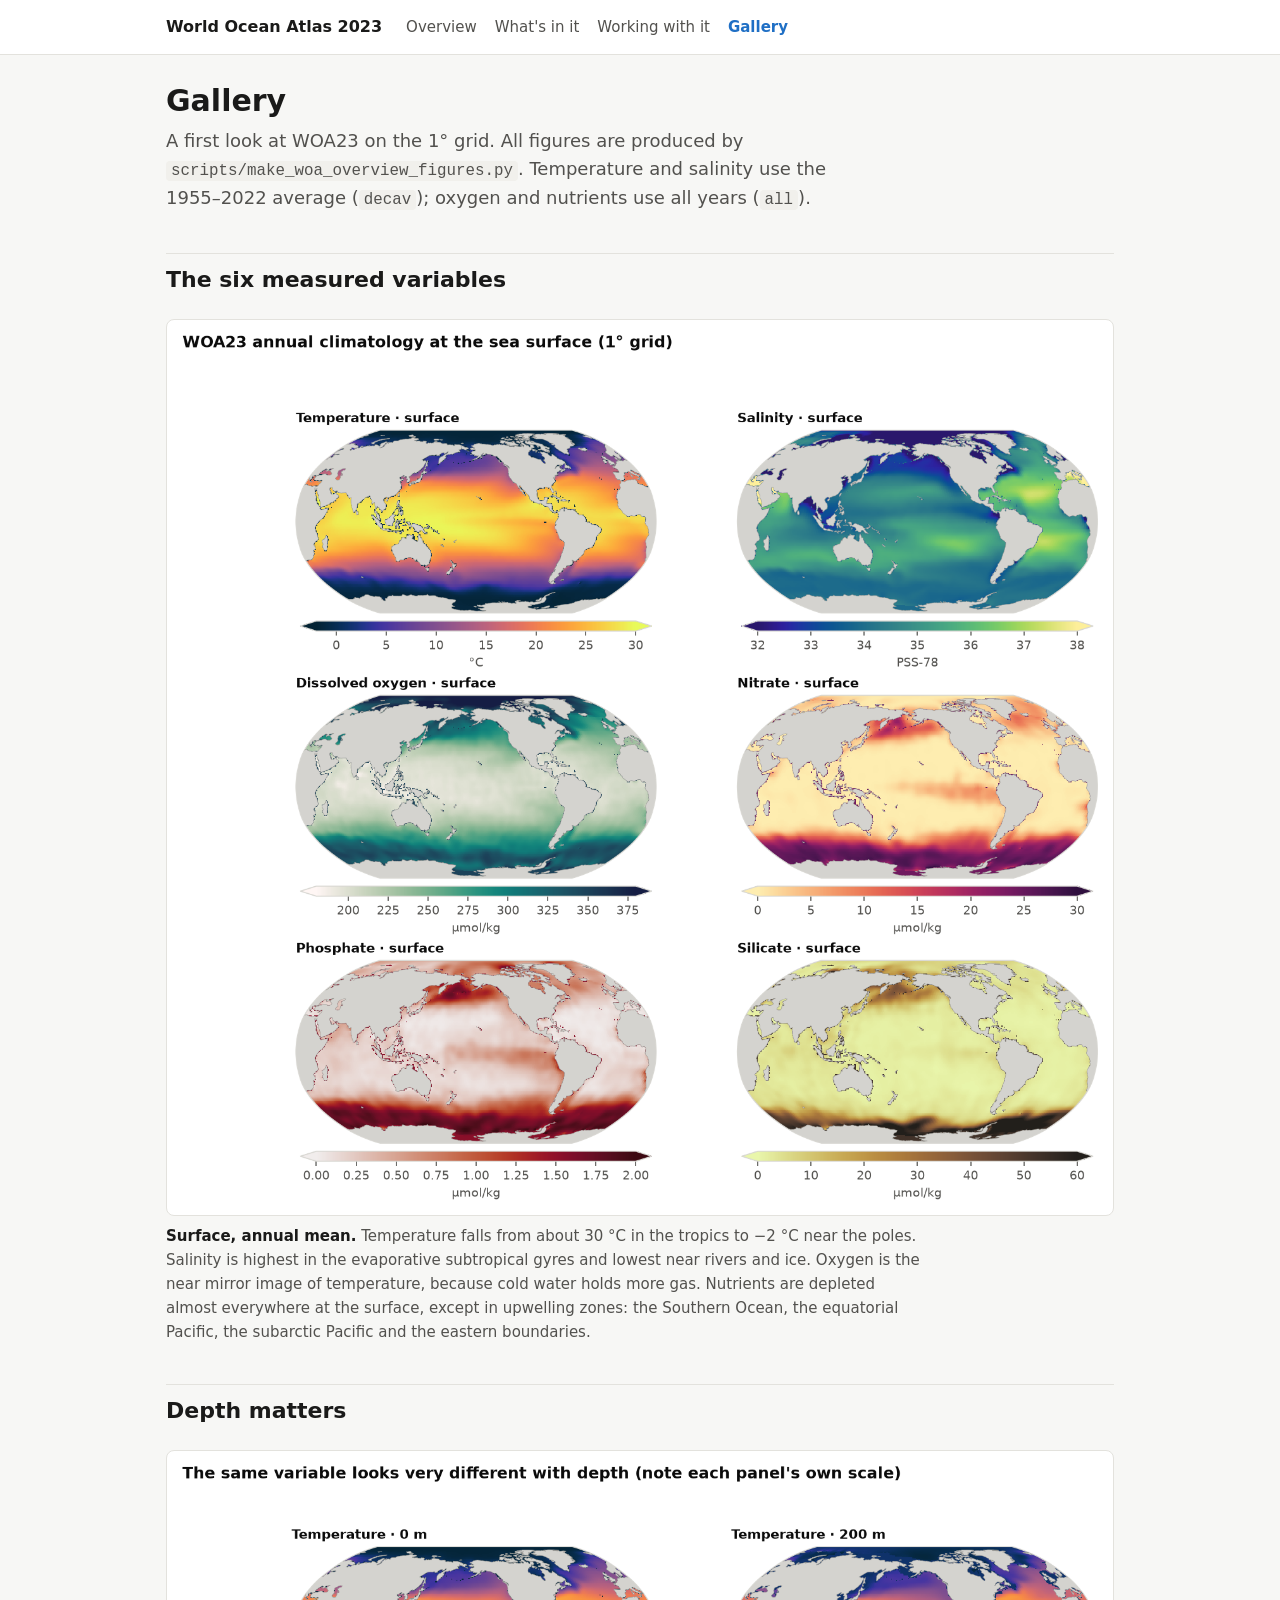
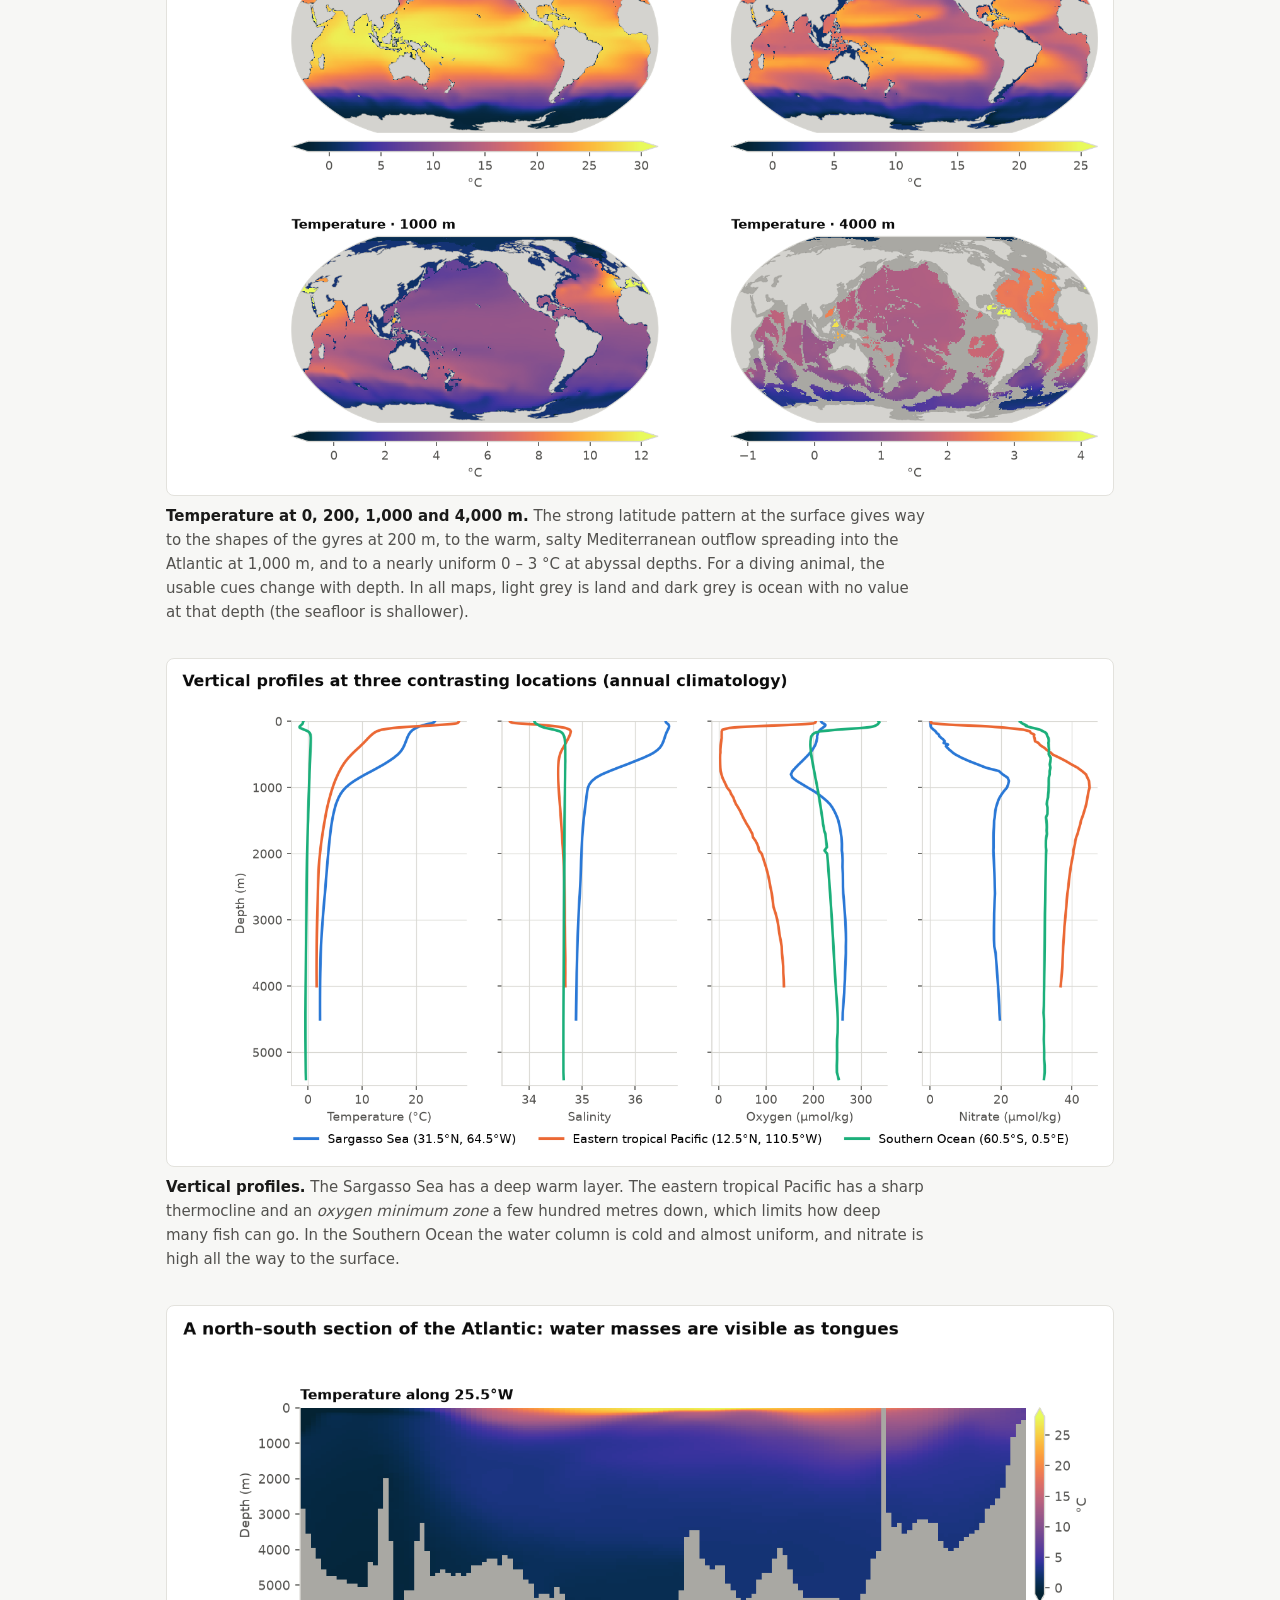
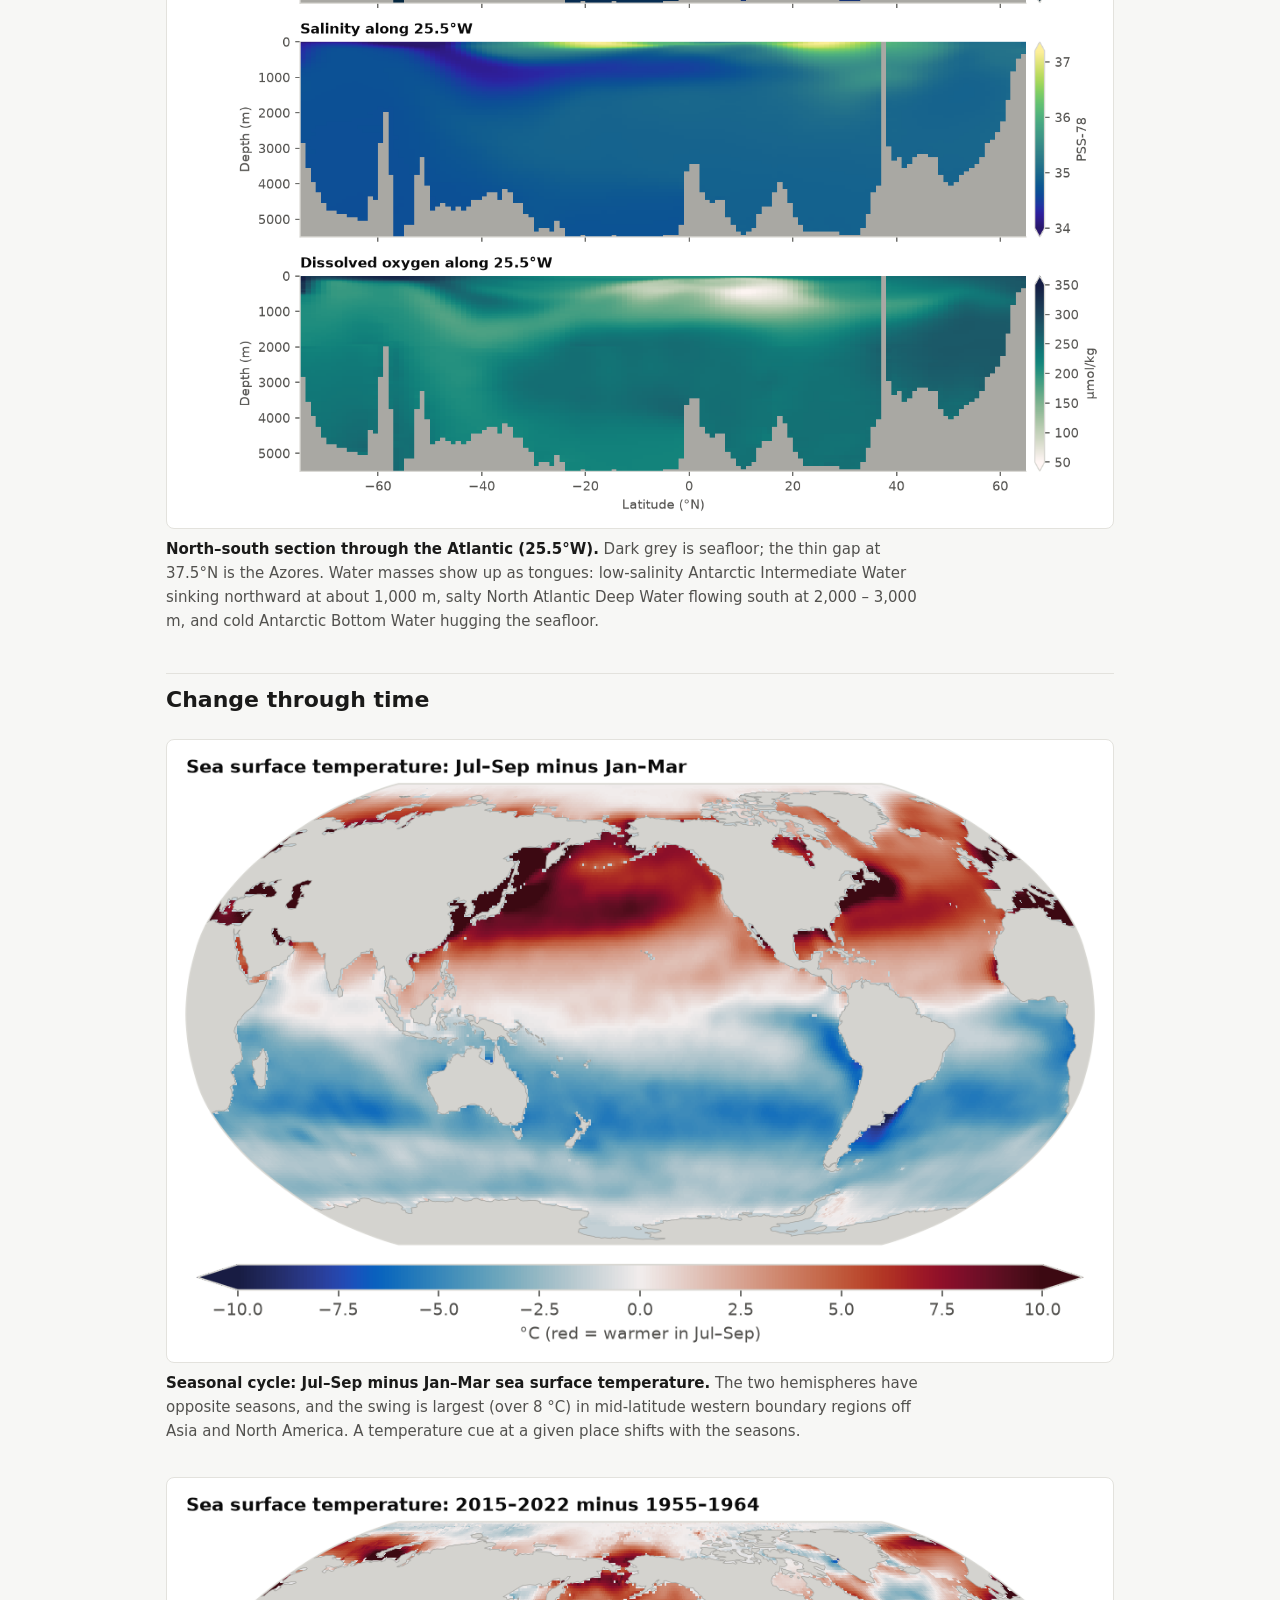
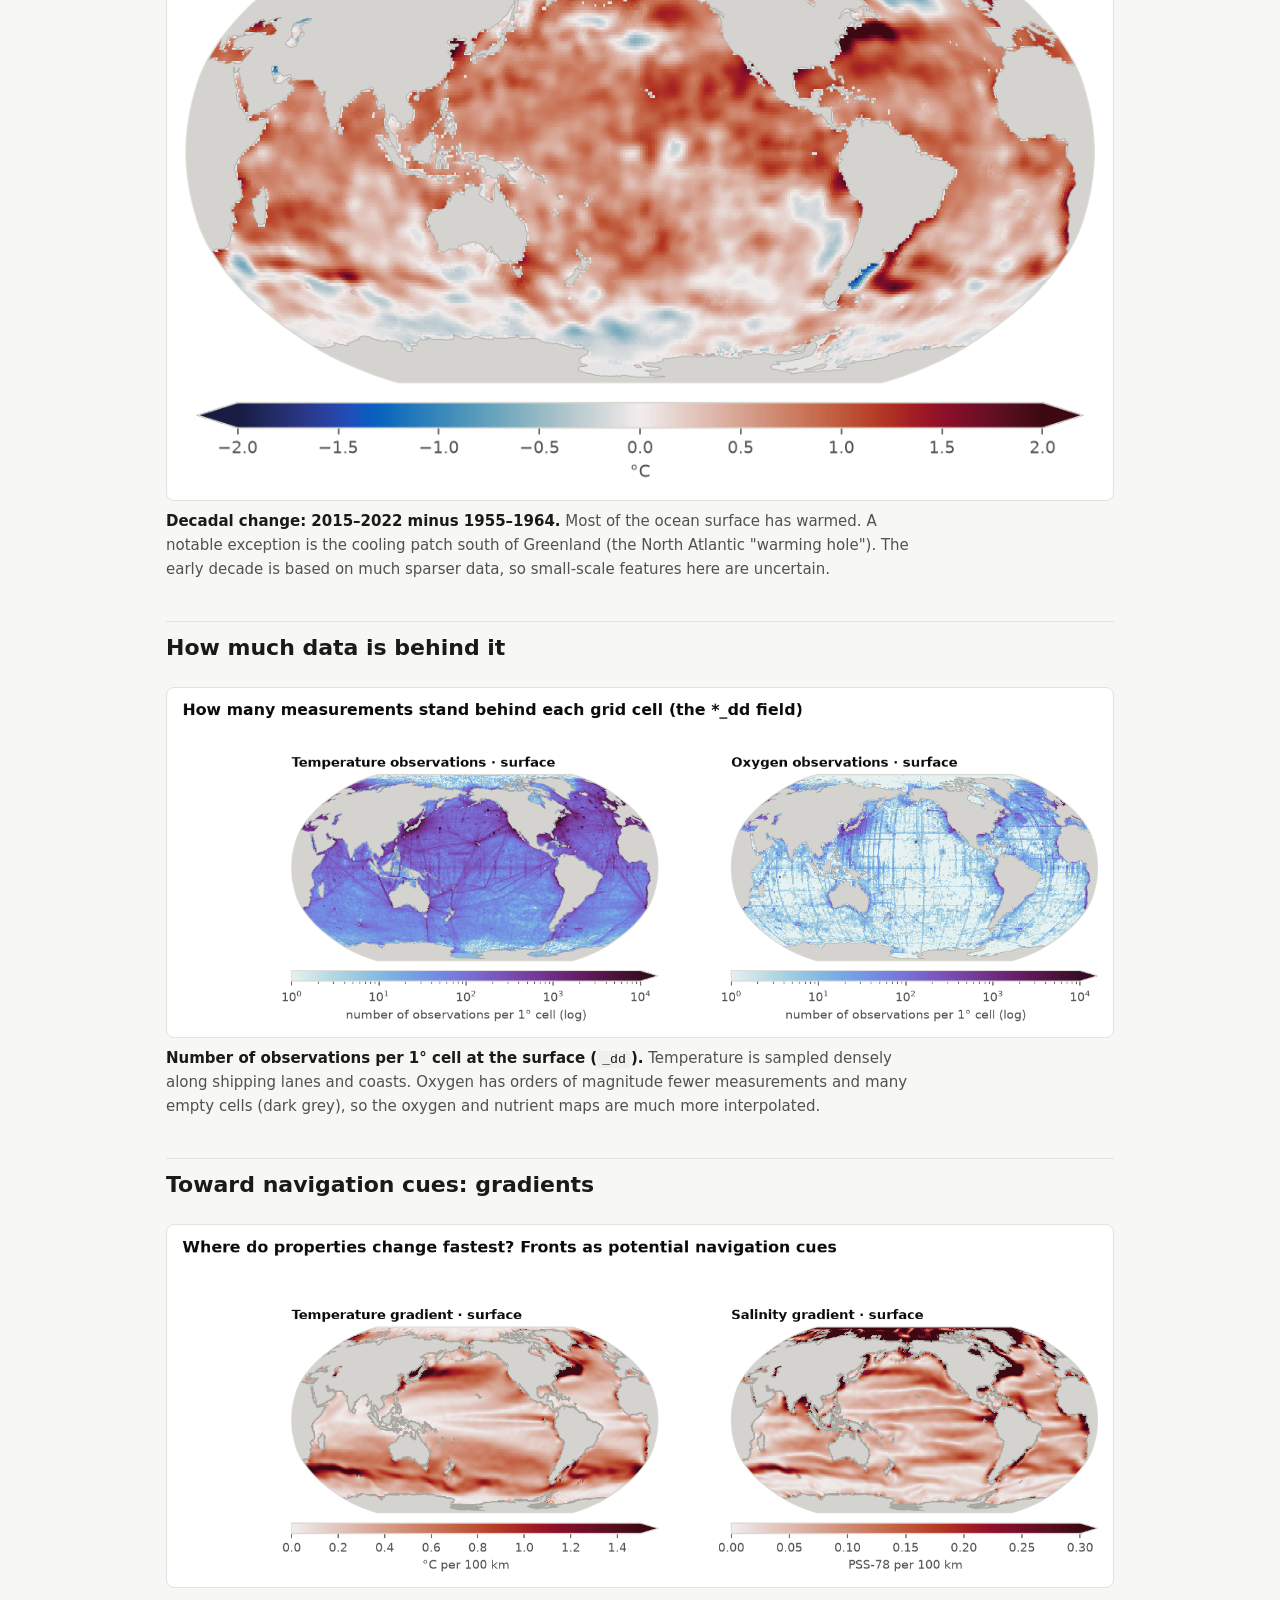
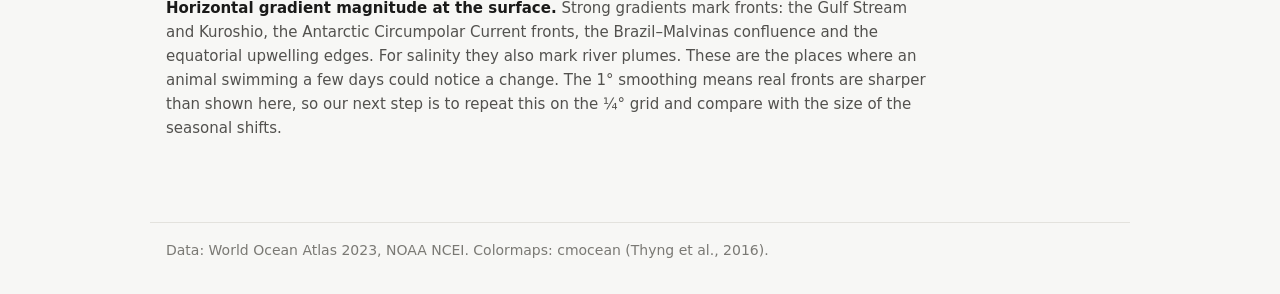
==== docs/worldoceanatlas/gallery.html @ fb40ce57 "Add World Ocean Atlas 2023 overview docs, download helper and figures - docs/worldoceanatlas: overvi" ====
<!doctype html>
<html lang="en">
<head>
<meta charset="utf-8">
<meta name="viewport" content="width=device-width, initial-scale=1">
<title>WOA23 Gallery</title>
<link rel="stylesheet" href="style.css">
</head>
<body>
<header class="site"><div class="inner">
  <a class="brand" href="index.html">World Ocean Atlas 2023</a>
  <nav>
    <a href="index.html">Overview</a>
    <a href="contents.html">What's in it</a>
    <a href="working-with-woa.html">Working with it</a>
    <a href="gallery.html" aria-current="page">Gallery</a>
  </nav>
</div></header>

<main>
  <h1>Gallery</h1>
  <p class="lede">A first look at WOA23 on the 1° grid. All figures are produced by
  <code>scripts/make_woa_overview_figures.py</code>. Temperature and salinity use the 1955–2022
  average (<code>decav</code>); oxygen and nutrients use all years (<code>all</code>).</p>

  <h2>The six measured variables</h2>
  <figure>
    <img src="figures/surface_variables.png" alt="Six world maps of annual mean surface temperature, salinity, oxygen, nitrate, phosphate and silicate">
    <figcaption><strong>Surface, annual mean.</strong> Temperature falls from about 30 °C in the tropics to −2 °C near
    the poles. Salinity is highest in the evaporative subtropical gyres and lowest near rivers and ice.
    Oxygen is the near mirror image of temperature, because cold water holds more gas. Nutrients are
    depleted almost everywhere at the surface, except in upwelling zones: the Southern Ocean, the equatorial
    Pacific, the subarctic Pacific and the eastern boundaries.</figcaption>
  </figure>

  <h2>Depth matters</h2>
  <figure>
    <img src="figures/temperature_depths.png" alt="Four world maps of temperature at 0, 200, 1000 and 4000 m">
    <figcaption><strong>Temperature at 0, 200, 1,000 and 4,000 m.</strong> The strong latitude pattern at the surface
    gives way to the shapes of the gyres at 200 m, to the warm, salty Mediterranean outflow spreading into the
    Atlantic at 1,000 m, and to a nearly uniform 0 – 3 °C at abyssal depths. For a diving animal, the usable
    cues change with depth. In all maps, light grey is land and dark grey is ocean with no value at that depth (the seafloor is shallower).</figcaption>
  </figure>

  <figure>
    <img src="figures/profiles.png" alt="Vertical profiles of temperature, salinity, oxygen and nitrate at three locations">
    <figcaption><strong>Vertical profiles.</strong> The Sargasso Sea has a deep warm layer. The eastern tropical
    Pacific has a sharp thermocline and an <em>oxygen minimum zone</em> a few hundred metres down, which
    limits how deep many fish can go. In the Southern Ocean the water column is cold and almost uniform, and
    nitrate is high all the way to the surface.</figcaption>
  </figure>

  <figure>
    <img src="figures/atlantic_section.png" alt="North-south depth sections of temperature, salinity and oxygen along 25.5 degrees west">
    <figcaption><strong>North–south section through the Atlantic (25.5°W).</strong> Dark grey is seafloor; the thin gap at 37.5°N is the Azores. Water masses show up as tongues:
    low-salinity Antarctic Intermediate Water sinking northward at about 1,000 m, salty North Atlantic Deep
    Water flowing south at 2,000 – 3,000 m, and cold Antarctic Bottom Water hugging the seafloor.</figcaption>
  </figure>

  <h2>Change through time</h2>
  <figure>
    <img src="figures/seasonal_sst_difference.png" alt="World map of surface temperature difference between July–September and January–March">
    <figcaption><strong>Seasonal cycle: Jul–Sep minus Jan–Mar sea surface temperature.</strong> The two hemispheres
    have opposite seasons, and the swing is largest (over 8 °C) in mid-latitude western boundary regions off Asia
    and North America. A temperature cue at a given place shifts with the seasons.</figcaption>
  </figure>

  <figure>
    <img src="figures/decadal_sst_change.png" alt="World map of surface temperature change between 1955–1964 and 2015–2022">
    <figcaption><strong>Decadal change: 2015–2022 minus 1955–1964.</strong> Most of the ocean surface has warmed. A notable exception is the cooling patch south of Greenland (the North Atlantic "warming hole").
    The early decade is based on much sparser data, so small-scale features here are uncertain.</figcaption>
  </figure>

  <h2>How much data is behind it</h2>
  <figure>
    <img src="figures/coverage.png" alt="Two world maps of the number of surface observations for temperature and for oxygen">
    <figcaption><strong>Number of observations per 1° cell at the surface (<code>_dd</code>).</strong> Temperature is
    sampled densely along shipping lanes and coasts. Oxygen has orders of magnitude fewer measurements and many
    empty cells (dark grey), so the oxygen and nutrient maps are much more interpolated.</figcaption>
  </figure>

  <h2>Toward navigation cues: gradients</h2>
  <figure>
    <img src="figures/surface_gradients.png" alt="Two world maps of the horizontal gradient magnitude of surface temperature and salinity">
    <figcaption><strong>Horizontal gradient magnitude at the surface.</strong> Strong gradients mark fronts: the Gulf
    Stream and Kuroshio, the Antarctic Circumpolar Current fronts, the Brazil–Malvinas confluence and the
    equatorial upwelling edges. For salinity they also mark river plumes. These are the places where an animal
    swimming a few days could notice a change. The 1° smoothing means real fronts are sharper than shown
    here, so our next step is to repeat this on the ¼° grid and compare with the size of the seasonal shifts.</figcaption>
  </figure>
</main>
<footer>Data: World Ocean Atlas 2023, NOAA NCEI. Colormaps: cmocean (Thyng et al., 2016).</footer>
</body>
</html>
---- docs/worldoceanatlas/style.css ----
:root {
  color-scheme: light;
  --bg: #f7f7f5;
  --surface: #ffffff;
  --text: #1a1a19;
  --text-2: #52514e;
  --muted: #7a7974;
  --border: #e3e2dd;
  --accent: #1f6fc5;
  --accent-soft: #e8f0fa;
  --code-bg: #f1f0ec;
  --note-bg: #fff7e6;
  --note-border: #eda100;
}
@media (prefers-color-scheme: dark) {
  :root:not([data-theme="light"]) {
    color-scheme: dark;
    --bg: #141413;
    --surface: #1d1d1c;
    --text: #f0efec;
    --text-2: #c3c2b7;
    --muted: #8f8e88;
    --border: #353532;
    --accent: #6aa8ec;
    --accent-soft: #1f2a37;
    --code-bg: #262624;
    --note-bg: #2b2414;
    --note-border: #c98500;
  }
}

* { box-sizing: border-box; }
body {
  margin: 0;
  background: var(--bg);
  color: var(--text);
  font: 16px/1.6 system-ui, -apple-system, "Segoe UI", Roboto, sans-serif;
}
header.site {
  background: var(--surface);
  border-bottom: 1px solid var(--border);
}
header.site .inner, main, footer {
  max-width: 980px;
  margin: 0 auto;
  padding: 0 16px;
}
header.site .inner {
  display: flex;
  flex-wrap: wrap;
  gap: 4px 24px;
  align-items: baseline;
  padding-top: 14px;
  padding-bottom: 14px;
}
header.site .brand { font-weight: 650; color: var(--text); text-decoration: none; }
nav { display: flex; flex-wrap: wrap; gap: 4px 18px; }
nav a { color: var(--text-2); text-decoration: none; font-size: 15px; }
nav a:hover { color: var(--accent); }
nav a[aria-current="page"] { color: var(--accent); font-weight: 600; }

main { padding-top: 28px; padding-bottom: 48px; }
h1 { font-size: 30px; line-height: 1.2; margin: 0 0 8px; }
.lede { font-size: 18px; color: var(--text-2); margin: 0 0 28px; max-width: 720px; }
h2 { font-size: 22px; margin: 40px 0 10px; padding-top: 8px; border-top: 1px solid var(--border); }
h3 { font-size: 17px; margin: 24px 0 6px; }
p, li { max-width: 760px; }
a { color: var(--accent); }

code {
  font: 0.88em/1.4 ui-monospace, "Cascadia Code", Consolas, monospace;
  background: var(--code-bg);
  padding: 1px 5px;
  border-radius: 4px;
}
pre {
  background: var(--code-bg);
  border: 1px solid var(--border);
  border-radius: 8px;
  padding: 14px 16px;
  overflow-x: auto;
  font-size: 14px;
  line-height: 1.5;
}
pre code { background: none; padding: 0; }

.table-wrap { overflow-x: auto; margin: 12px 0 8px; }
table { border-collapse: collapse; width: 100%; font-size: 14.5px; background: var(--surface); }
th, td { text-align: left; padding: 8px 10px; border-bottom: 1px solid var(--border); vertical-align: top; }
th { color: var(--text-2); font-weight: 600; background: var(--bg); white-space: nowrap; }
td code { white-space: nowrap; }

.cards { display: grid; grid-template-columns: repeat(auto-fit, minmax(220px, 1fr)); gap: 14px; margin: 18px 0; }
.card {
  background: var(--surface);
  border: 1px solid var(--border);
  border-radius: 10px;
  padding: 16px;
  text-decoration: none;
  color: var(--text);
}
a.card:hover { border-color: var(--accent); }
.card h3 { margin: 0 0 4px; }
.card p { margin: 0; color: var(--text-2); font-size: 15px; }

.stats { display: grid; grid-template-columns: repeat(auto-fit, minmax(150px, 1fr)); gap: 12px; margin: 18px 0; }
.stat { background: var(--surface); border: 1px solid var(--border); border-radius: 10px; padding: 12px 14px; }
.stat .num { font-size: 26px; font-weight: 650; line-height: 1.2; }
.stat .lbl { color: var(--text-2); font-size: 14px; }

.note {
  background: var(--note-bg);
  border-left: 4px solid var(--note-border);
  padding: 10px 14px;
  border-radius: 4px;
  margin: 16px 0;
  max-width: 760px;
}

figure { margin: 22px 0 34px; }
figure img {
  display: block;
  width: 100%;
  height: auto;
  background: #fff;          /* figures are rendered on white */
  border: 1px solid var(--border);
  border-radius: 8px;
  padding: 6px;
}
figcaption { color: var(--text-2); font-size: 15px; margin-top: 8px; max-width: 760px; }
figcaption strong { color: var(--text); }

footer { color: var(--muted); font-size: 14px; padding-top: 16px; padding-bottom: 32px; border-top: 1px solid var(--border); }
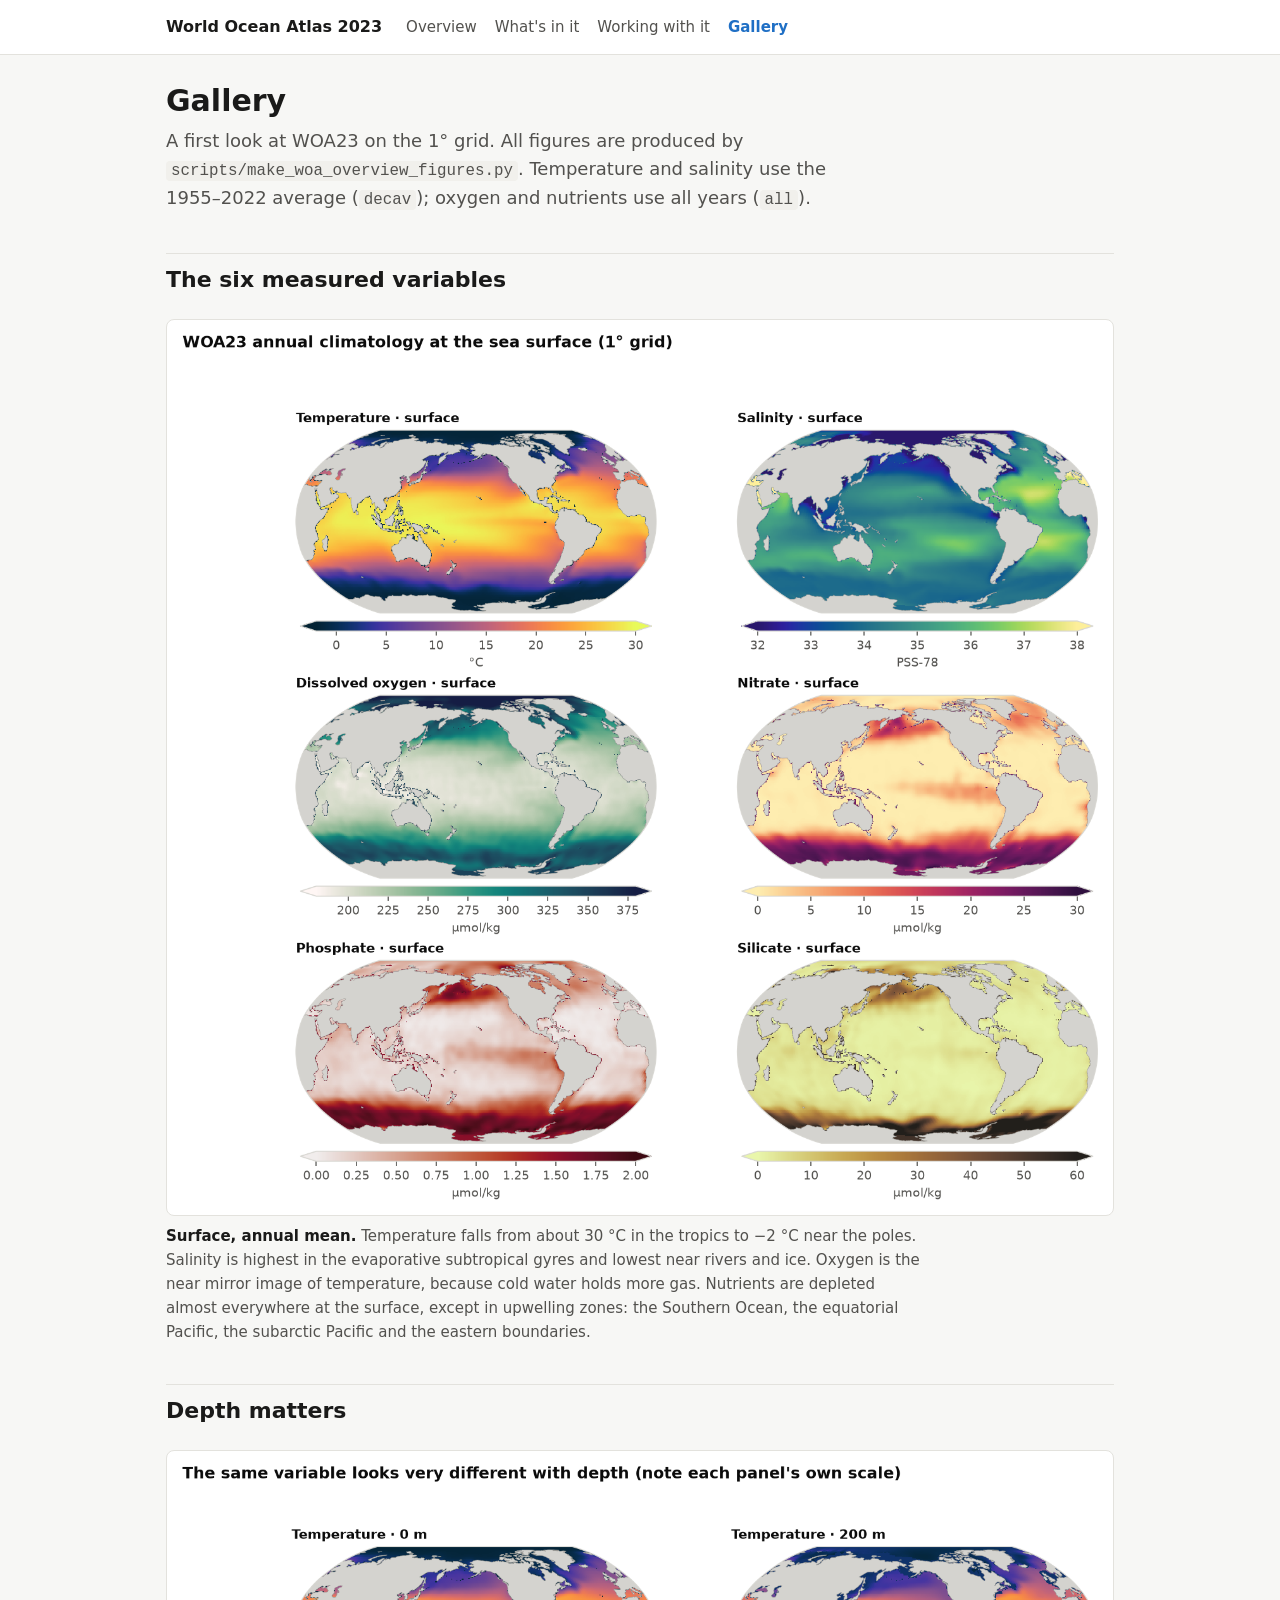
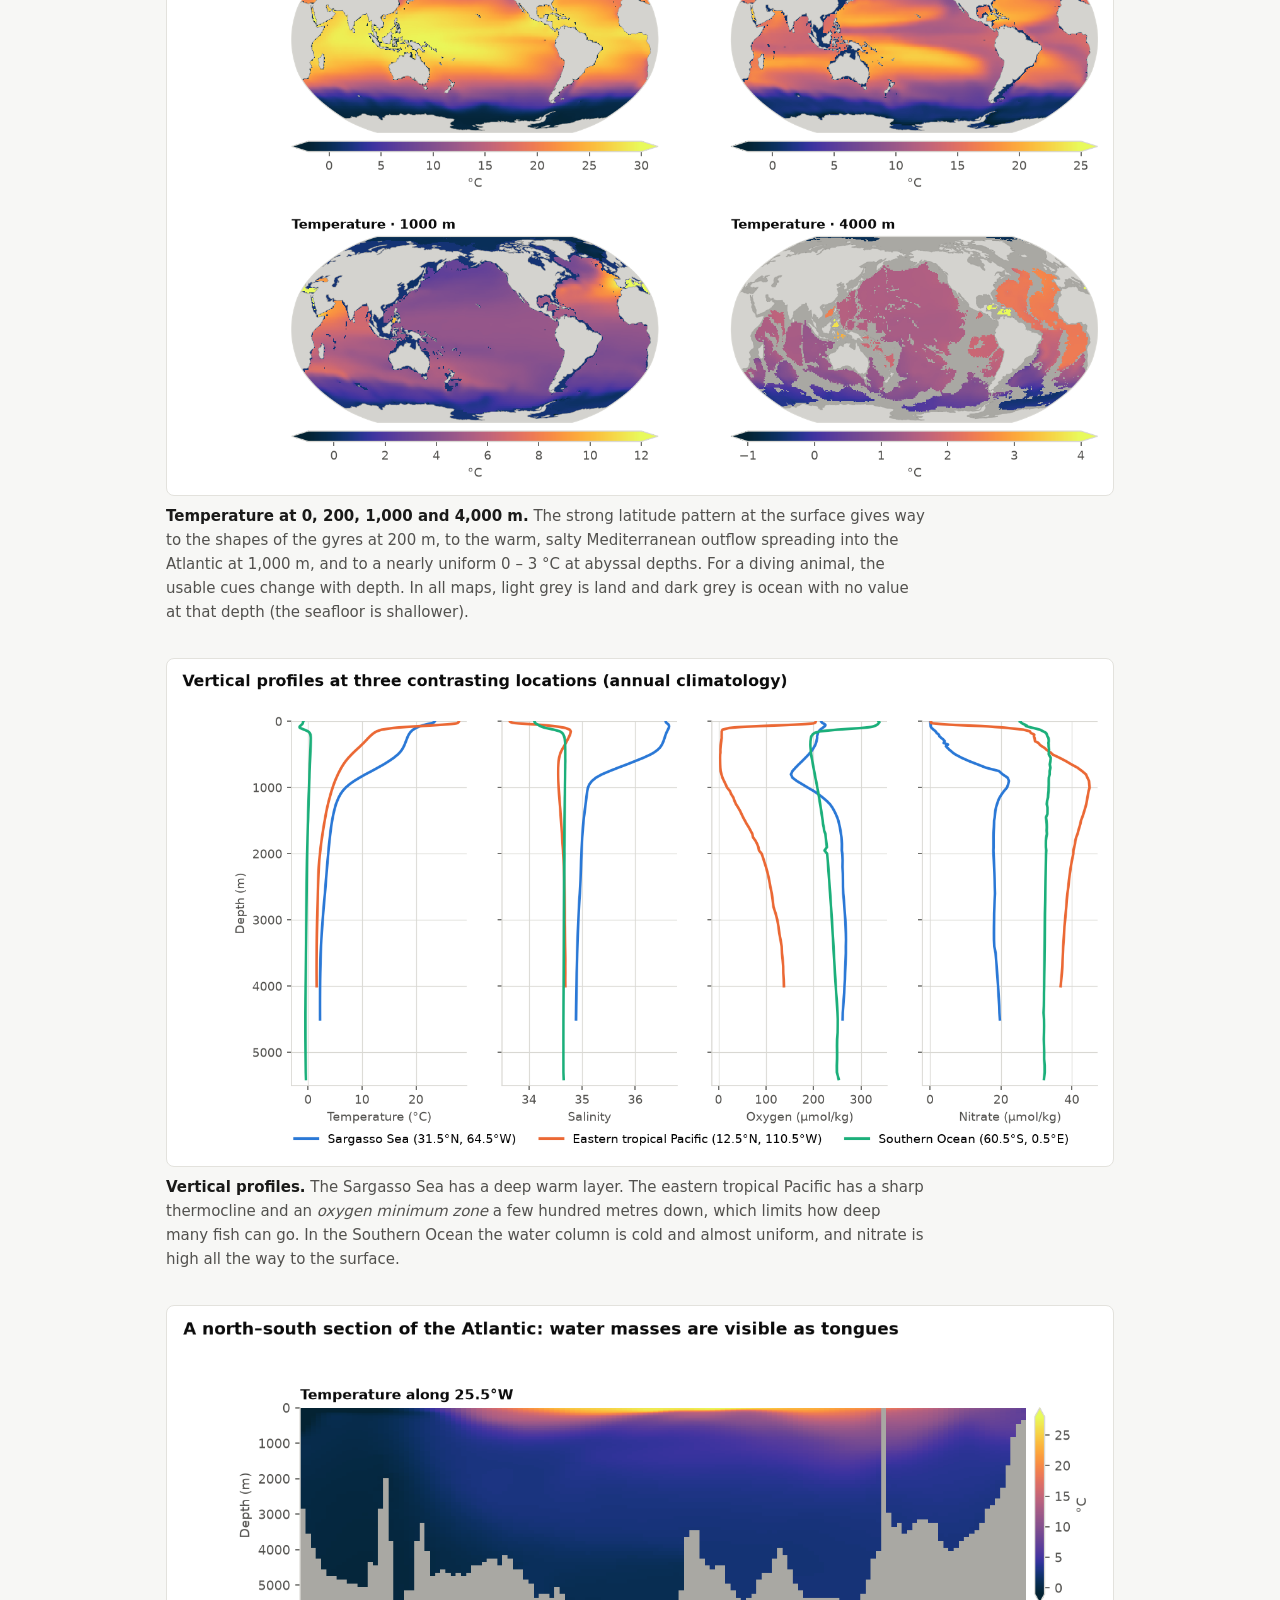
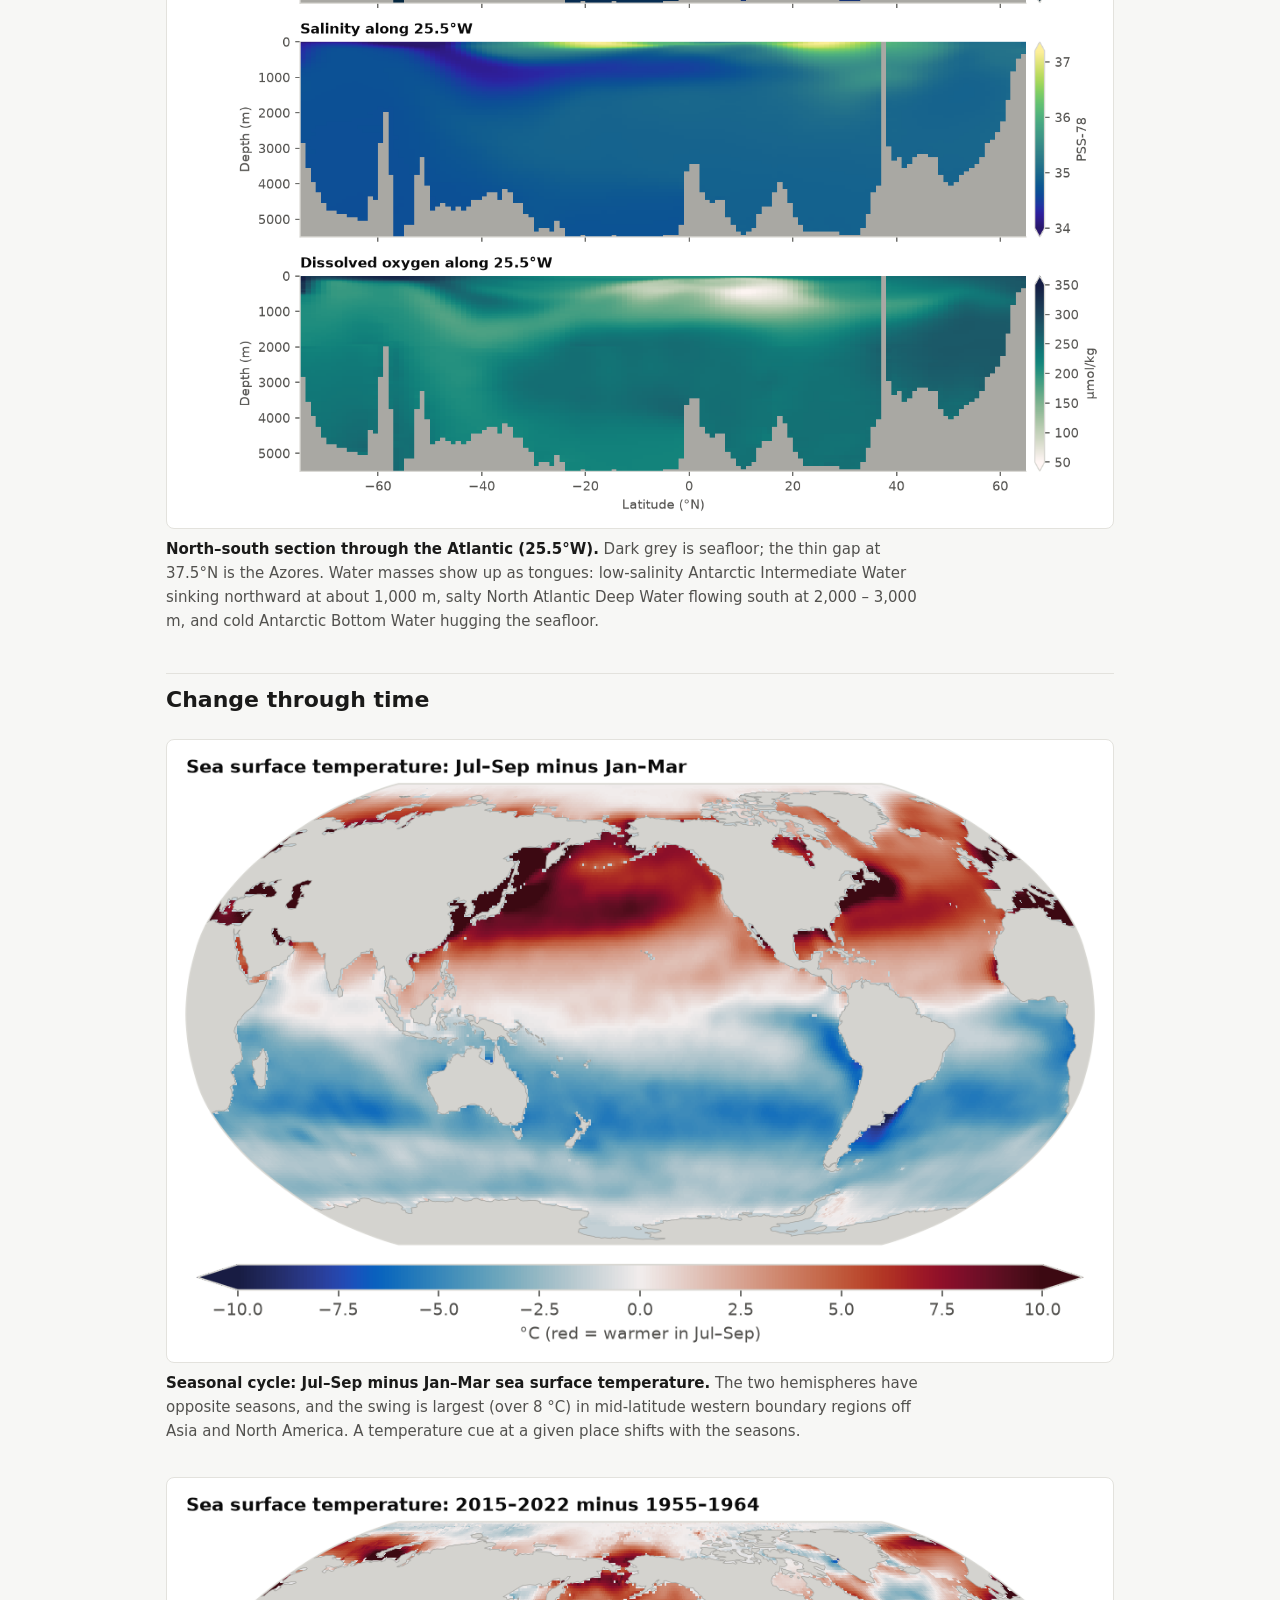
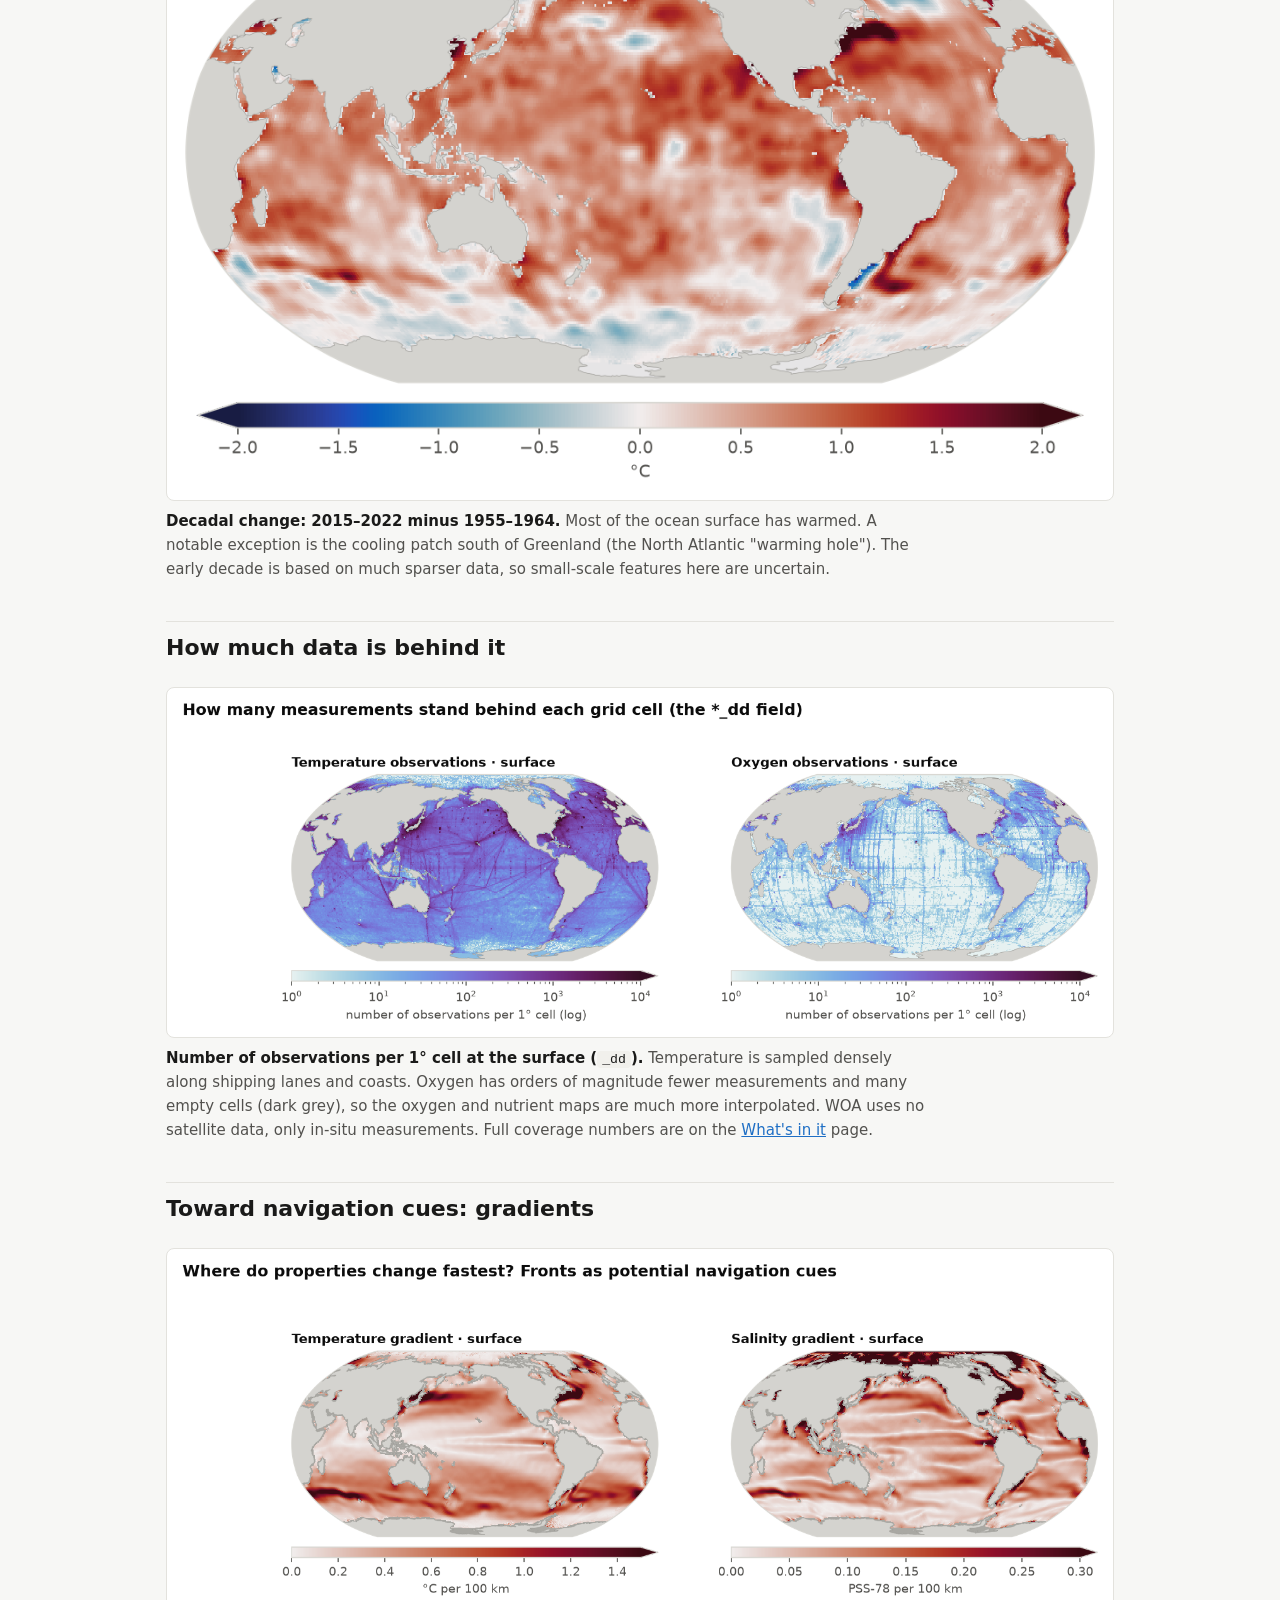
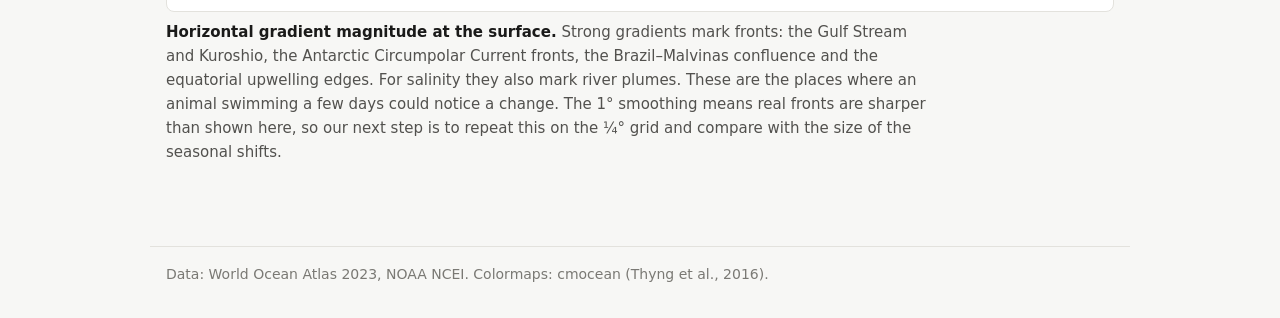
==== commit f0804d08: "Document WOA23 grid size, data sources and measured vs interpolated coverage Co-Authored-By: Claude " ====
--- a/docs/worldoceanatlas/gallery.html
+++ b/docs/worldoceanatlas/gallery.html
@@ -76,7 +76,8 @@
     <img src="figures/coverage.png" alt="Two world maps of the number of surface observations for temperature and for oxygen">
     <figcaption><strong>Number of observations per 1° cell at the surface (<code>_dd</code>).</strong> Temperature is
     sampled densely along shipping lanes and coasts. Oxygen has orders of magnitude fewer measurements and many
-    empty cells (dark grey), so the oxygen and nutrient maps are much more interpolated.</figcaption>
+    empty cells (dark grey), so the oxygen and nutrient maps are much more interpolated. WOA uses no satellite data, only in-situ measurements.
+    Full coverage numbers are on the <a href="contents.html#coverage">What's in it</a> page.</figcaption>
   </figure>
 
   <h2>Toward navigation cues: gradients</h2>
